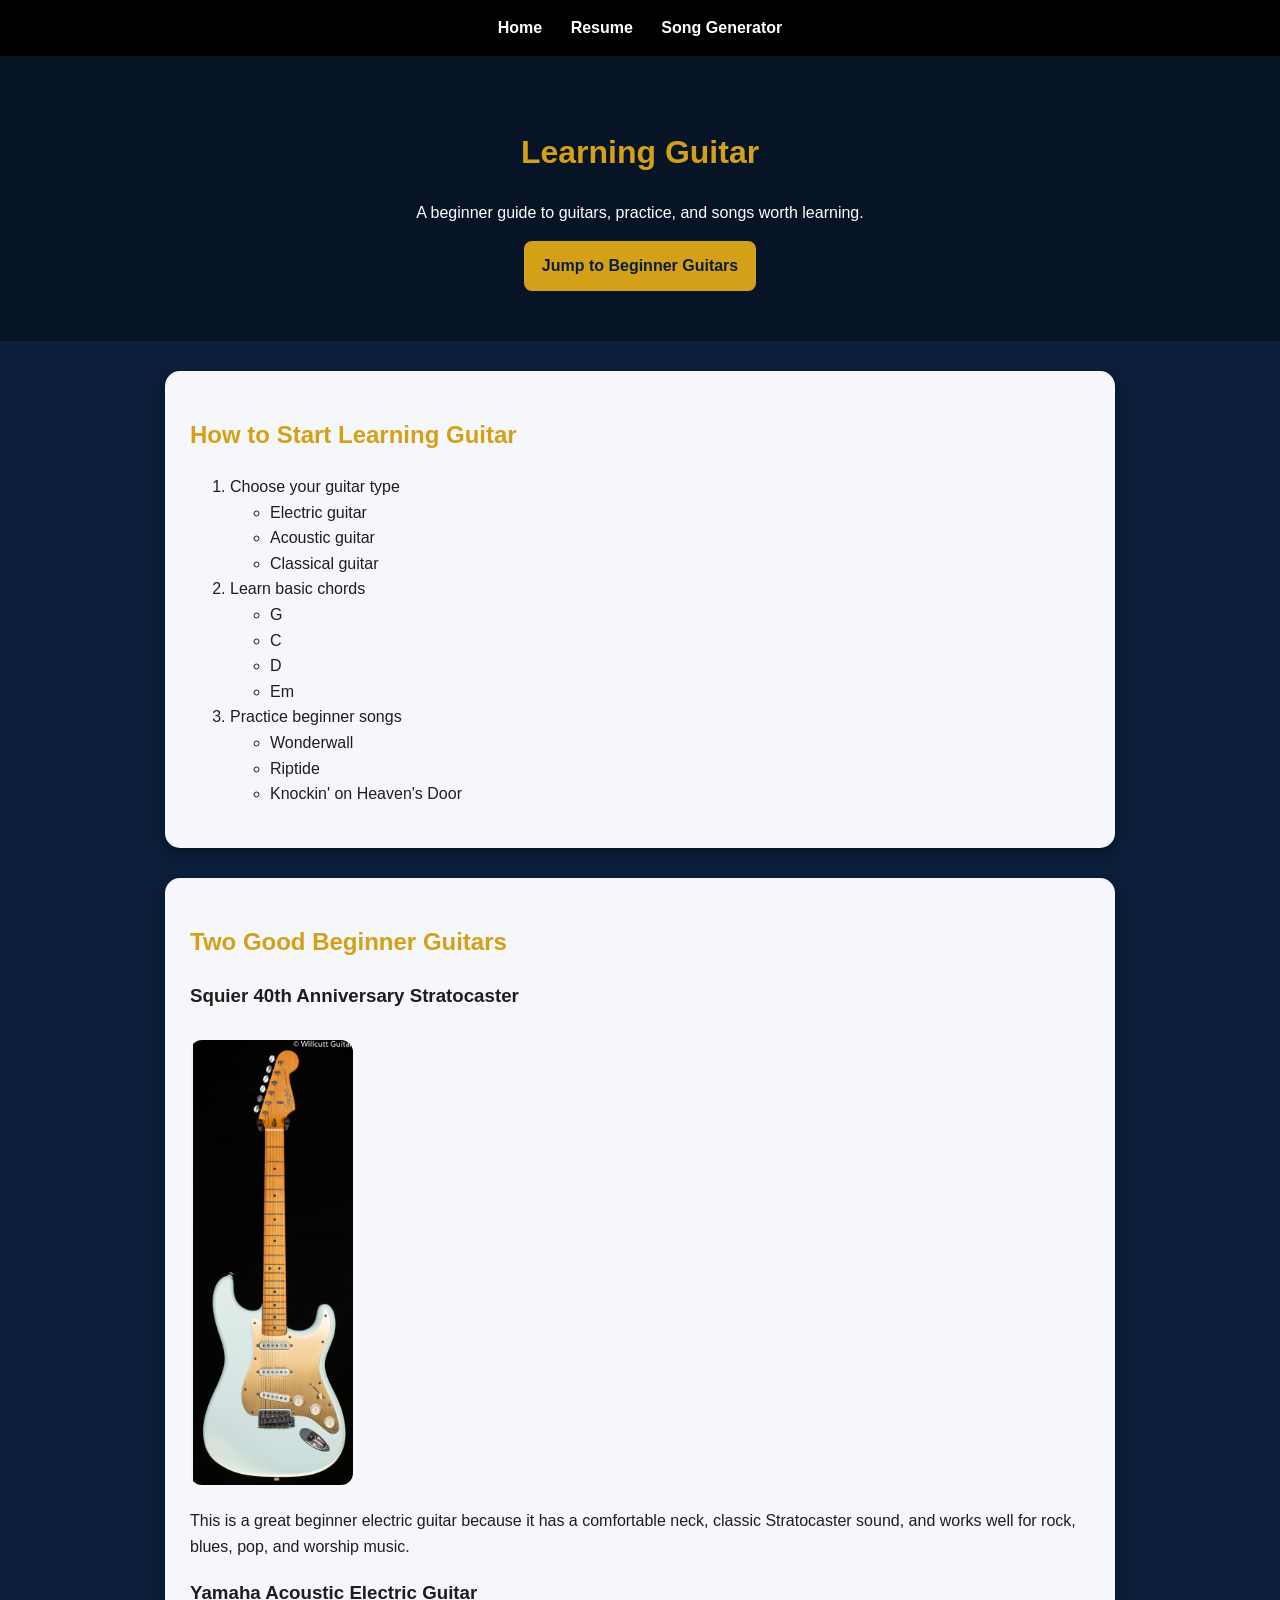
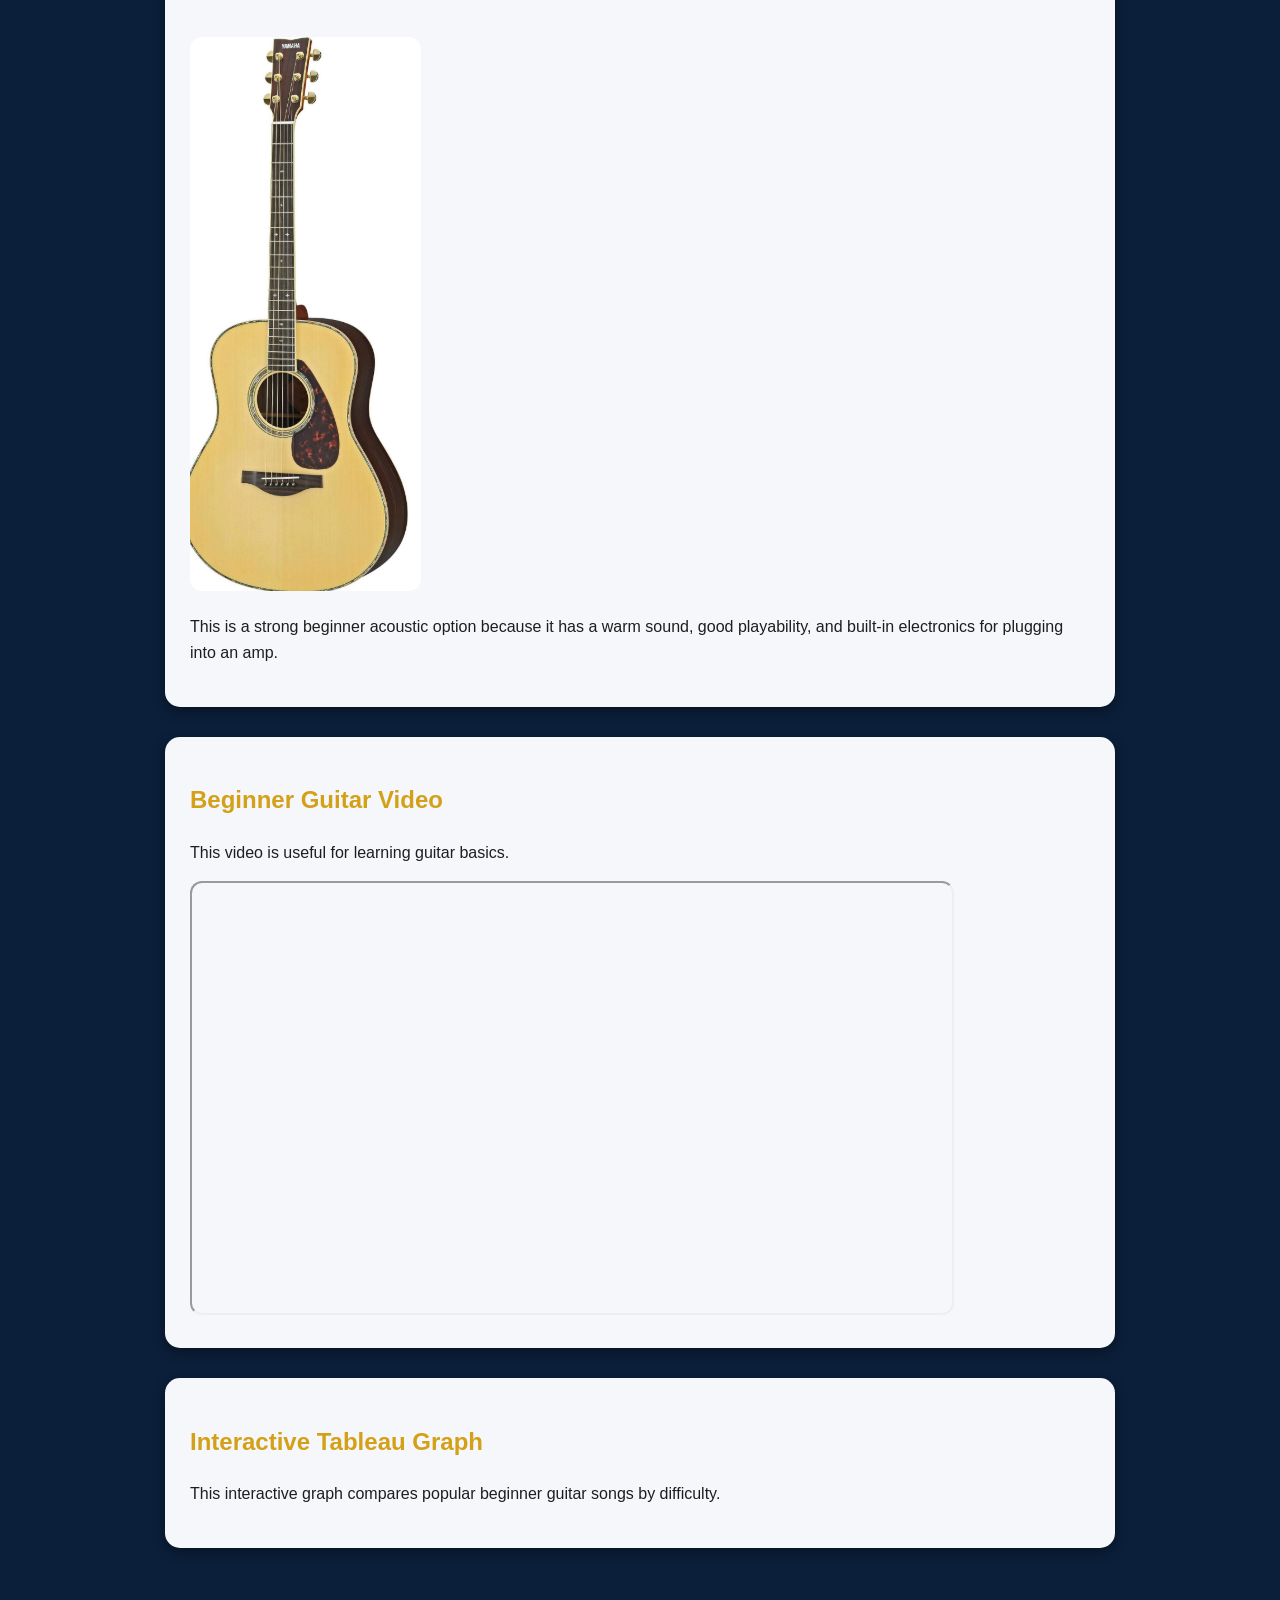
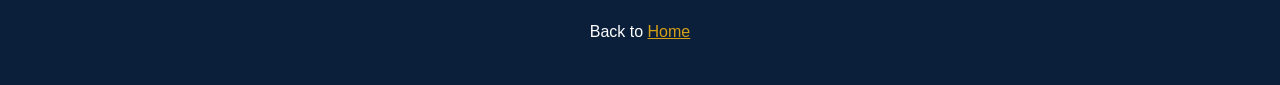
==== scratch.html @ 5c1b1195 "Create scratch.html" ====
<!DOCTYPE html>
<html lang="en">
<head>
  <meta charset="UTF-8">
  <title>Learning Guitar</title>

  <style>
    body {
      background-color: #0B1F3A;
      color: #1E1E1E;
      font-family: Arial, sans-serif;
      margin: 0;
      line-height: 1.6;
    }

    header {
      background-color: #071426;
      color: white;
      text-align: center;
      padding: 50px 20px;
    }

    h1, h2 {
      color: #D4A017;
    }

    nav {
      background-color: black;
      padding: 15px;
      text-align: center;
    }

    nav a {
      color: white;
      margin: 12px;
      text-decoration: none;
      font-weight: bold;
    }

    nav a:hover {
      color: #D4A017;
    }

    .card {
      background-color: #F5F7FA;
      max-width: 900px;
      margin: 30px auto;
      padding: 25px;
      border-radius: 15px;
      box-shadow: 0 4px 12px rgba(0,0,0,.4);
    }

    img {
      max-width: 100%;
      border-radius: 12px;
      margin-top: 10px;
    }

    .button {
      display: inline-block;
      background-color: #D4A017;
      color: #0B1F3A;
      padding: 12px 18px;
      border-radius: 8px;
      text-decoration: none;
      font-weight: bold;
    }

    iframe {
      width: 100%;
      max-width: 760px;
      height: 430px;
      border-radius: 12px;
    }

    footer {
      text-align: center;
      color: white;
      padding: 25px;
    }
  </style>
</head>

<body>

<nav>
  <a href="index.html">Home</a>
  <a href="resume.html">Resume</a>
  <a href="webapp.html">Song Generator</a>
</nav>

<header>
  <h1>Learning Guitar</h1>
  <p>A beginner guide to guitars, practice, and songs worth learning.</p>
  <a class="button" href="#beginner-guitars">Jump to Beginner Guitars</a>
</header>

<div class="card">
  <h2>How to Start Learning Guitar</h2>
  <ol>
    <li>Choose your guitar type
      <ul>
        <li>Electric guitar</li>
        <li>Acoustic guitar</li>
        <li>Classical guitar</li>
      </ul>
    </li>
    <li>Learn basic chords
      <ul>
        <li>G</li>
        <li>C</li>
        <li>D</li>
        <li>Em</li>
      </ul>
    </li>
    <li>Practice beginner songs
      <ul>
        <li>Wonderwall</li>
        <li>Riptide</li>
        <li>Knockin' on Heaven's Door</li>
      </ul>
    </li>
  </ol>
</div>

<div class="card" id="beginner-guitars">
  <h2>Two Good Beginner Guitars</h2>

  <h3>Squier 40th Anniversary Stratocaster</h3>
  <img src="squier.jpg" alt="Squier 40th Anniversary Stratocaster">
  <p>This is a great beginner electric guitar because it has a comfortable neck, classic Stratocaster sound, and works well for rock, blues, pop, and worship music.</p>

  <h3>Yamaha Acoustic Electric Guitar</h3>
  <img src="acoustic.jpg" alt="Yamaha acoustic electric guitar">
  <p>This is a strong beginner acoustic option because it has a warm sound, good playability, and built-in electronics for plugging into an amp.</p>
</div>

<div class="card">
  <h2>Beginner Guitar Video</h2>
  <p>This video is useful for learning guitar basics.</p>

  <iframe src="https://www.youtube.com/embed/hOCiIRu5Mdg" 
    title="Guitar YouTube Video" 
    allowfullscreen>
  </iframe>
</div>

<div class="card">
  <h2>Interactive Tableau Graph</h2>
  <p>This interactive graph compares popular beginner guitar songs by difficulty.</p>

  <div class='tableauPlaceholder' id='viz1710000000000' style='position: relative'>
    <noscript>
      <a href='#'>
        <img alt='Tableau Graph' src='https://public.tableau.com/static/images/Be/BeginnerGuitarSongs/Sheet1/1_rss.png' style='border: none' />
      </a>
    </noscript>
    <object class='tableauViz' style='display:none;'>
      <param name='host_url' value='https%3A%2F%2Fpublic.tableau.com%2F' />
      <param name='embed_code_version' value='3' />
      <param name='site_root' value='' />
      <param name='name' value='BeginnerGuitarSongs/Sheet1' />
      <param name='tabs' value='no' />
      <param name='toolbar' value='yes' />
      <param name='static_image' value='https://public.tableau.com/static/images/Be/BeginnerGuitarSongs/Sheet1/1.png' />
      <param name='animate_transition' value='yes' />
      <param name='display_static_image' value='yes' />
      <param name='display_spinner' value='yes' />
      <param name='display_overlay' value='yes' />
      <param name='display_count' value='yes' />
      <param name='language' value='en-US' />
    </object>
  </div>

  <script type='text/javascript'>
    var divElement = document.getElementById('viz1710000000000');
    var vizElement = divElement.getElementsByTagName('object')[0];
    vizElement.style.width='100%';
    vizElement.style.height='600px';
    var scriptElement = document.createElement('script');
    scriptElement.src = 'https://public.tableau.com/javascripts/api/viz_v1.js';
    vizElement.parentNode.insertBefore(scriptElement, vizElement);
  </script>
</div>

<footer>
  <p>Back to <a style="color:#D4A017;" href="index.html">Home</a></p>
</footer>

</body>
</html>
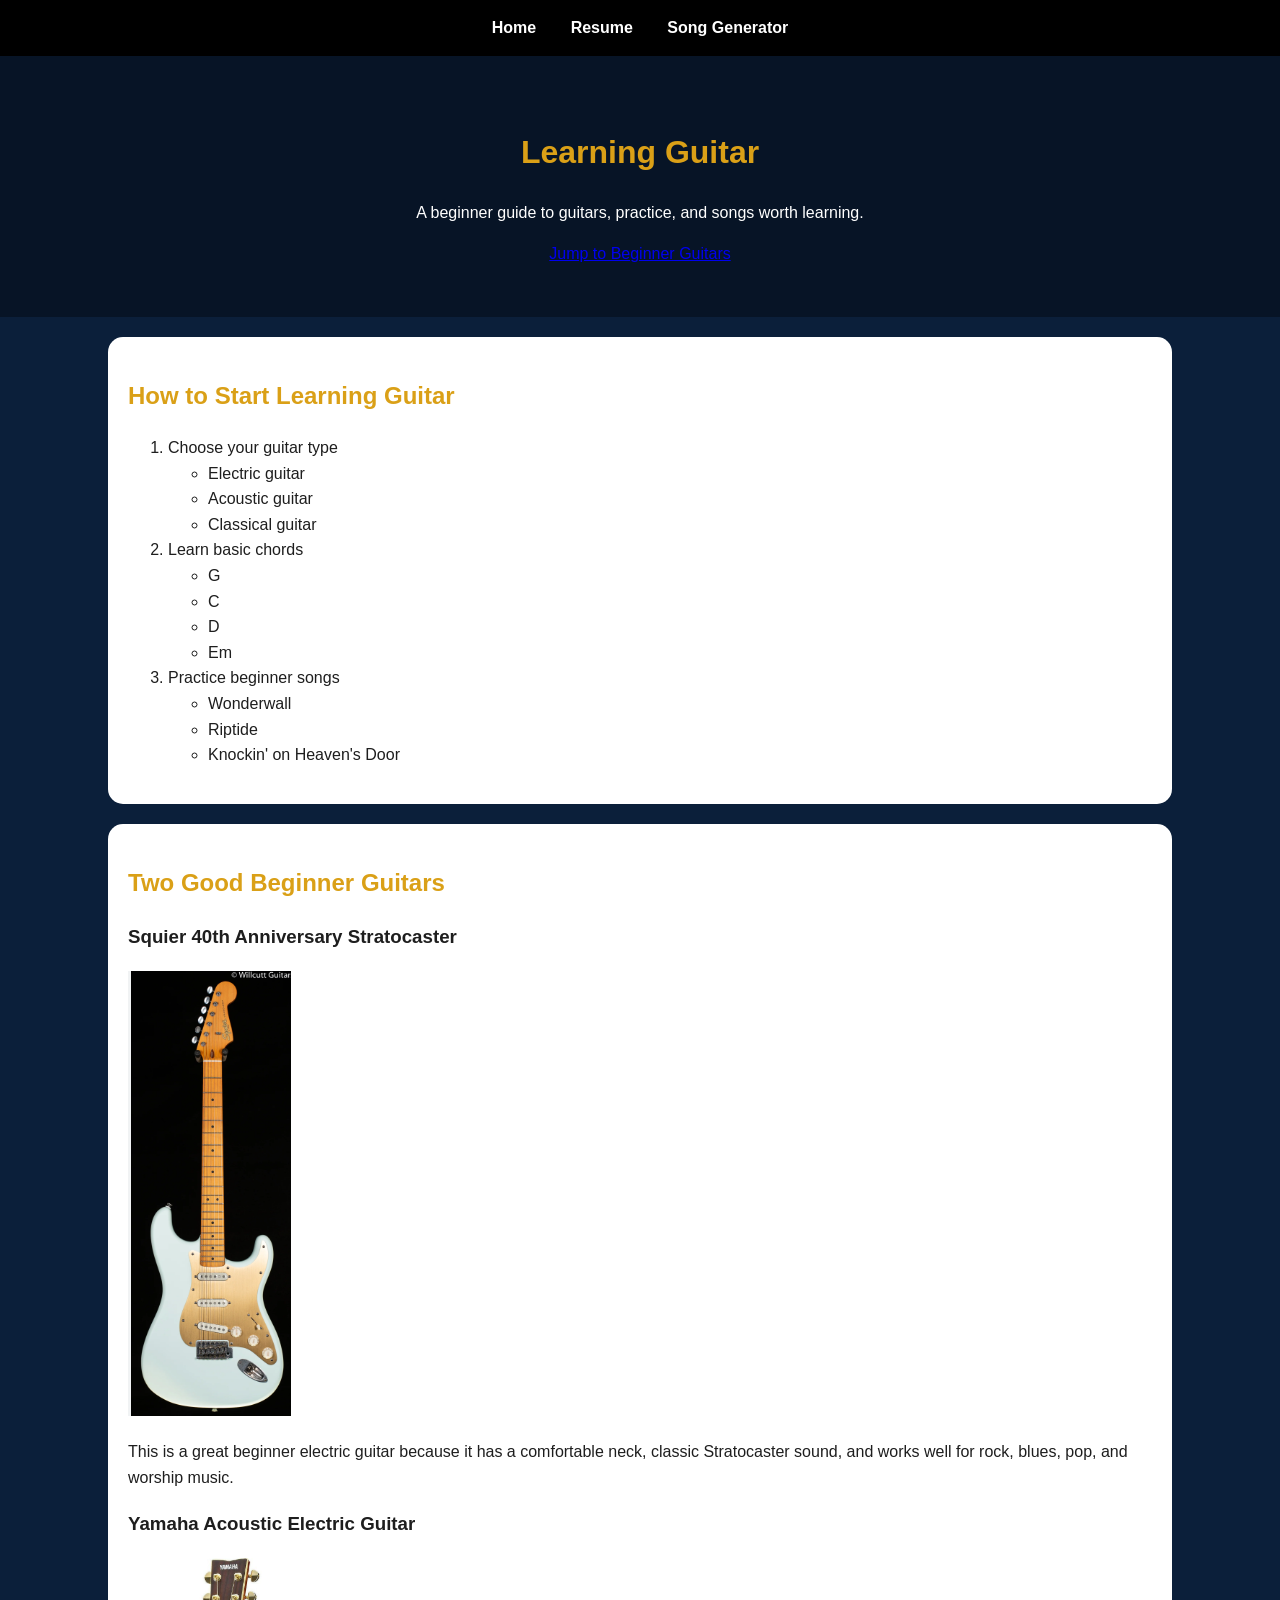
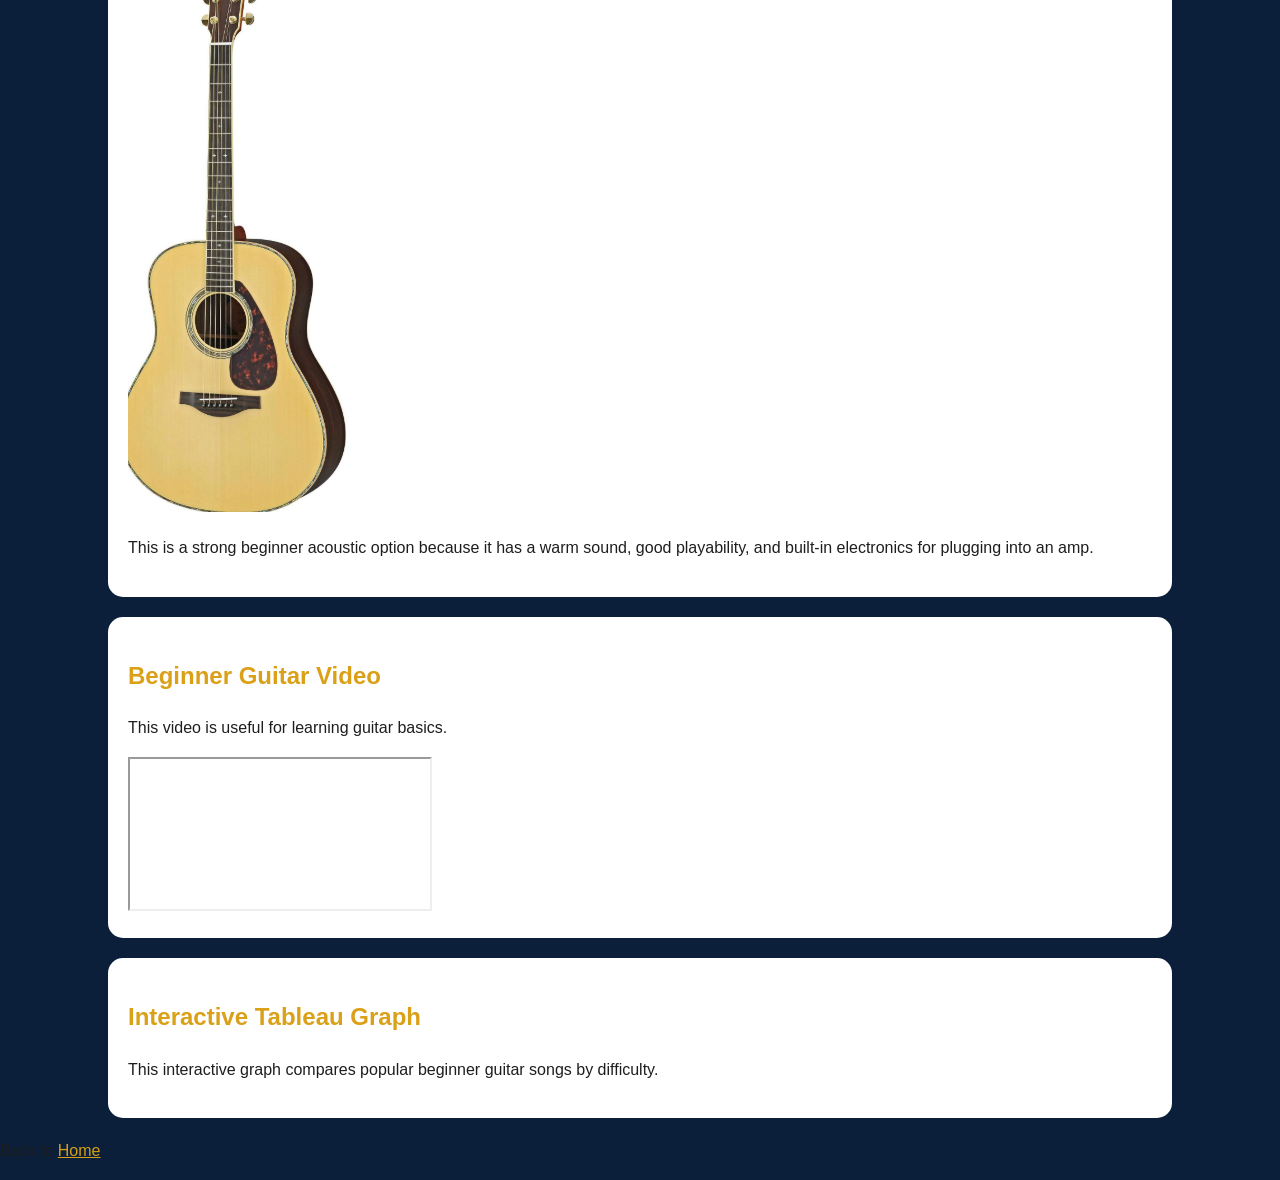
==== commit aac61629: "Update scratch.html" ====
--- a/scratch.html
+++ b/scratch.html
@@ -4,81 +4,8 @@
   <meta charset="UTF-8">
   <title>Learning Guitar</title>
 
-  <style>
-    body {
-      background-color: #0B1F3A;
-      color: #1E1E1E;
-      font-family: Arial, sans-serif;
-      margin: 0;
-      line-height: 1.6;
-    }
+  <link rel="stylesheet" href="style.css">
 
-    header {
-      background-color: #071426;
-      color: white;
-      text-align: center;
-      padding: 50px 20px;
-    }
-
-    h1, h2 {
-      color: #D4A017;
-    }
-
-    nav {
-      background-color: black;
-      padding: 15px;
-      text-align: center;
-    }
-
-    nav a {
-      color: white;
-      margin: 12px;
-      text-decoration: none;
-      font-weight: bold;
-    }
-
-    nav a:hover {
-      color: #D4A017;
-    }
-
-    .card {
-      background-color: #F5F7FA;
-      max-width: 900px;
-      margin: 30px auto;
-      padding: 25px;
-      border-radius: 15px;
-      box-shadow: 0 4px 12px rgba(0,0,0,.4);
-    }
-
-    img {
-      max-width: 100%;
-      border-radius: 12px;
-      margin-top: 10px;
-    }
-
-    .button {
-      display: inline-block;
-      background-color: #D4A017;
-      color: #0B1F3A;
-      padding: 12px 18px;
-      border-radius: 8px;
-      text-decoration: none;
-      font-weight: bold;
-    }
-
-    iframe {
-      width: 100%;
-      max-width: 760px;
-      height: 430px;
-      border-radius: 12px;
-    }
-
-    footer {
-      text-align: center;
-      color: white;
-      padding: 25px;
-    }
-  </style>
 </head>
 
 <body>
@@ -149,38 +76,7 @@
   <h2>Interactive Tableau Graph</h2>
   <p>This interactive graph compares popular beginner guitar songs by difficulty.</p>
 
-  <div class='tableauPlaceholder' id='viz1710000000000' style='position: relative'>
-    <noscript>
-      <a href='#'>
-        <img alt='Tableau Graph' src='https://public.tableau.com/static/images/Be/BeginnerGuitarSongs/Sheet1/1_rss.png' style='border: none' />
-      </a>
-    </noscript>
-    <object class='tableauViz' style='display:none;'>
-      <param name='host_url' value='https%3A%2F%2Fpublic.tableau.com%2F' />
-      <param name='embed_code_version' value='3' />
-      <param name='site_root' value='' />
-      <param name='name' value='BeginnerGuitarSongs/Sheet1' />
-      <param name='tabs' value='no' />
-      <param name='toolbar' value='yes' />
-      <param name='static_image' value='https://public.tableau.com/static/images/Be/BeginnerGuitarSongs/Sheet1/1.png' />
-      <param name='animate_transition' value='yes' />
-      <param name='display_static_image' value='yes' />
-      <param name='display_spinner' value='yes' />
-      <param name='display_overlay' value='yes' />
-      <param name='display_count' value='yes' />
-      <param name='language' value='en-US' />
-    </object>
-  </div>
-
-  <script type='text/javascript'>
-    var divElement = document.getElementById('viz1710000000000');
-    var vizElement = divElement.getElementsByTagName('object')[0];
-    vizElement.style.width='100%';
-    vizElement.style.height='600px';
-    var scriptElement = document.createElement('script');
-    scriptElement.src = 'https://public.tableau.com/javascripts/api/viz_v1.js';
-    vizElement.parentNode.insertBefore(scriptElement, vizElement);
-  </script>
+<div class='tableauPlaceholder' id='viz1781806420419' style='position: relative'><noscript><a href='#'><img alt='Popular Beginner Guitar Songs ' src='https:&#47;&#47;public.tableau.com&#47;static&#47;images&#47;gu&#47;guitarsongs_csv&#47;PopularBeginnerGuitarSongs&#47;1_rss.png' style='border: none' /></a></noscript><object class='tableauViz'  style='display:none;'><param name='host_url' value='https%3A%2F%2Fpublic.tableau.com%2F' /> <param name='embed_code_version' value='3' /> <param name='site_root' value='' /><param name='name' value='guitarsongs_csv&#47;PopularBeginnerGuitarSongs' /><param name='tabs' value='no' /><param name='toolbar' value='yes' /><param name='static_image' value='https:&#47;&#47;public.tableau.com&#47;static&#47;images&#47;gu&#47;guitarsongs_csv&#47;PopularBeginnerGuitarSongs&#47;1.png' /> <param name='animate_transition' value='yes' /><param name='display_static_image' value='yes' /><param name='display_spinner' value='yes' /><param name='display_overlay' value='yes' /><param name='display_count' value='yes' /><param name='language' value='en-US' /></object></div>                <script type='text/javascript'>                    var divElement = document.getElementById('viz1781806420419');                    var vizElement = divElement.getElementsByTagName('object')[0];                    vizElement.style.width='100%';vizElement.style.height=(divElement.offsetWidth*0.75)+'px';                    var scriptElement = document.createElement('script');                    scriptElement.src = 'https://public.tableau.com/javascripts/api/viz_v1.js';                    vizElement.parentNode.insertBefore(scriptElement, vizElement);                </script>
 </div>
 
 <footer>
--- a/style.css
+++ b/style.css
@@ -0,0 +1,38 @@
+body {
+    background-color: #0B1F3A;
+    color: #1E1E1E;
+    font-family: Arial, sans-serif;
+    margin: 0;
+    line-height: 1.6;
+}
+
+nav {
+    background-color: black;
+    padding: 15px;
+    text-align: center;
+}
+
+nav a {
+    color: white;
+    margin: 15px;
+    text-decoration: none;
+    font-weight: bold;
+}
+
+header {
+    background-color: #071426;
+    color: white;
+    text-align: center;
+    padding: 50px 20px;
+}
+
+h1, h2 {
+    color: #DAA017;
+}
+
+.card {
+    background-color: white;
+    margin: 20px auto;
+    padding: 20px;
+    border-radius: 15px;
+    width: 80%;
